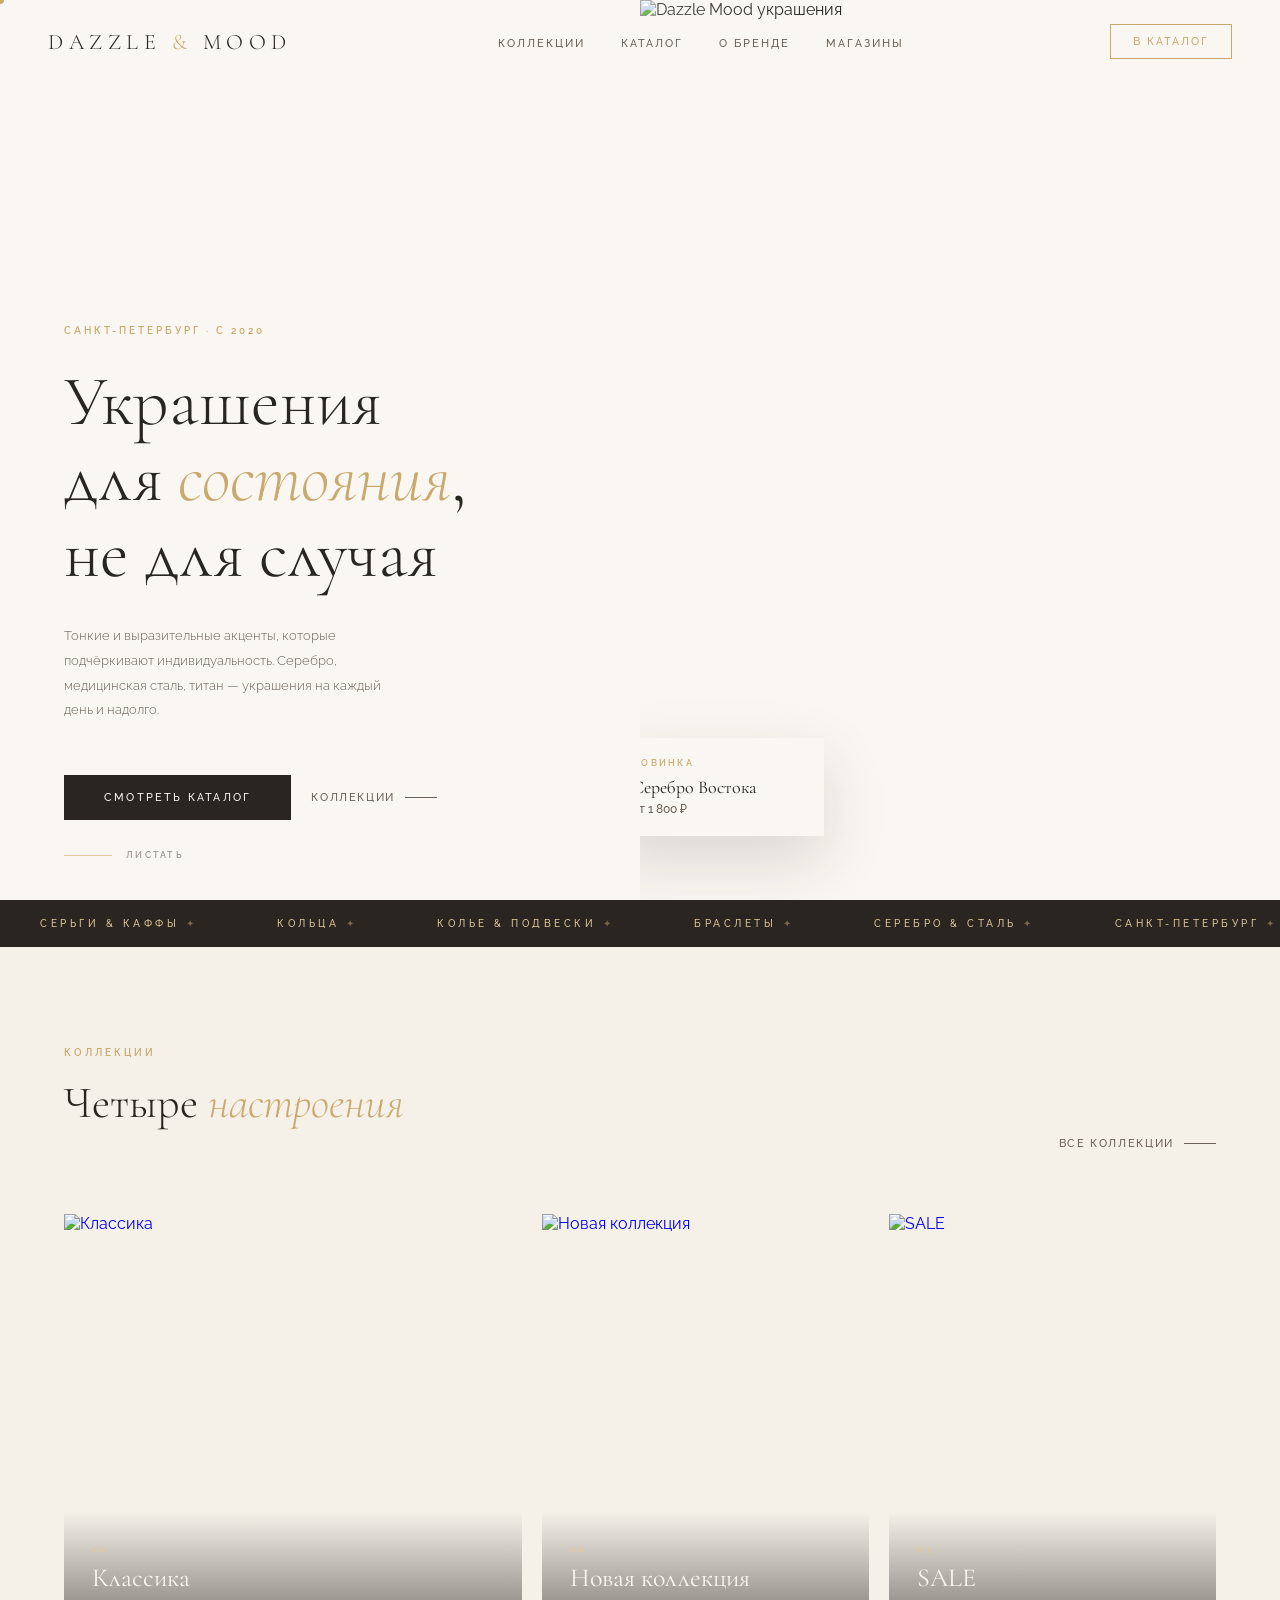
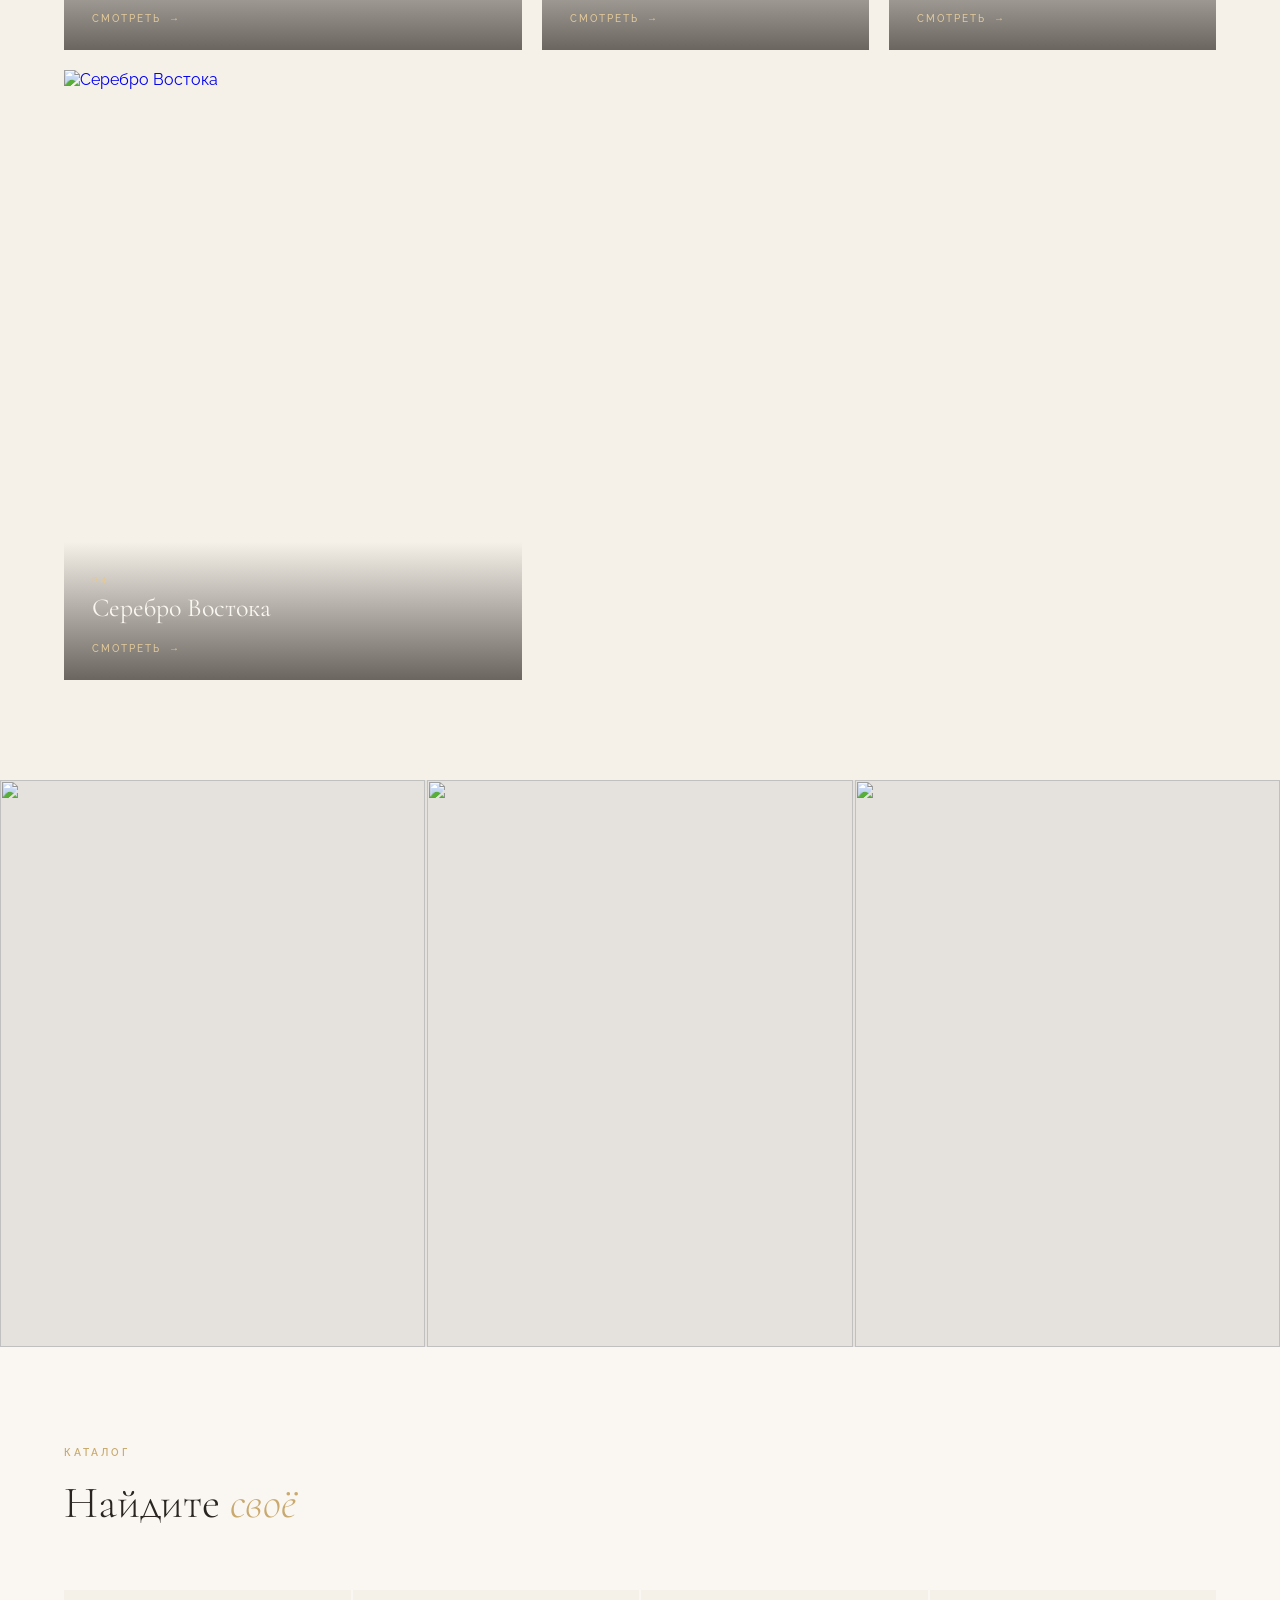
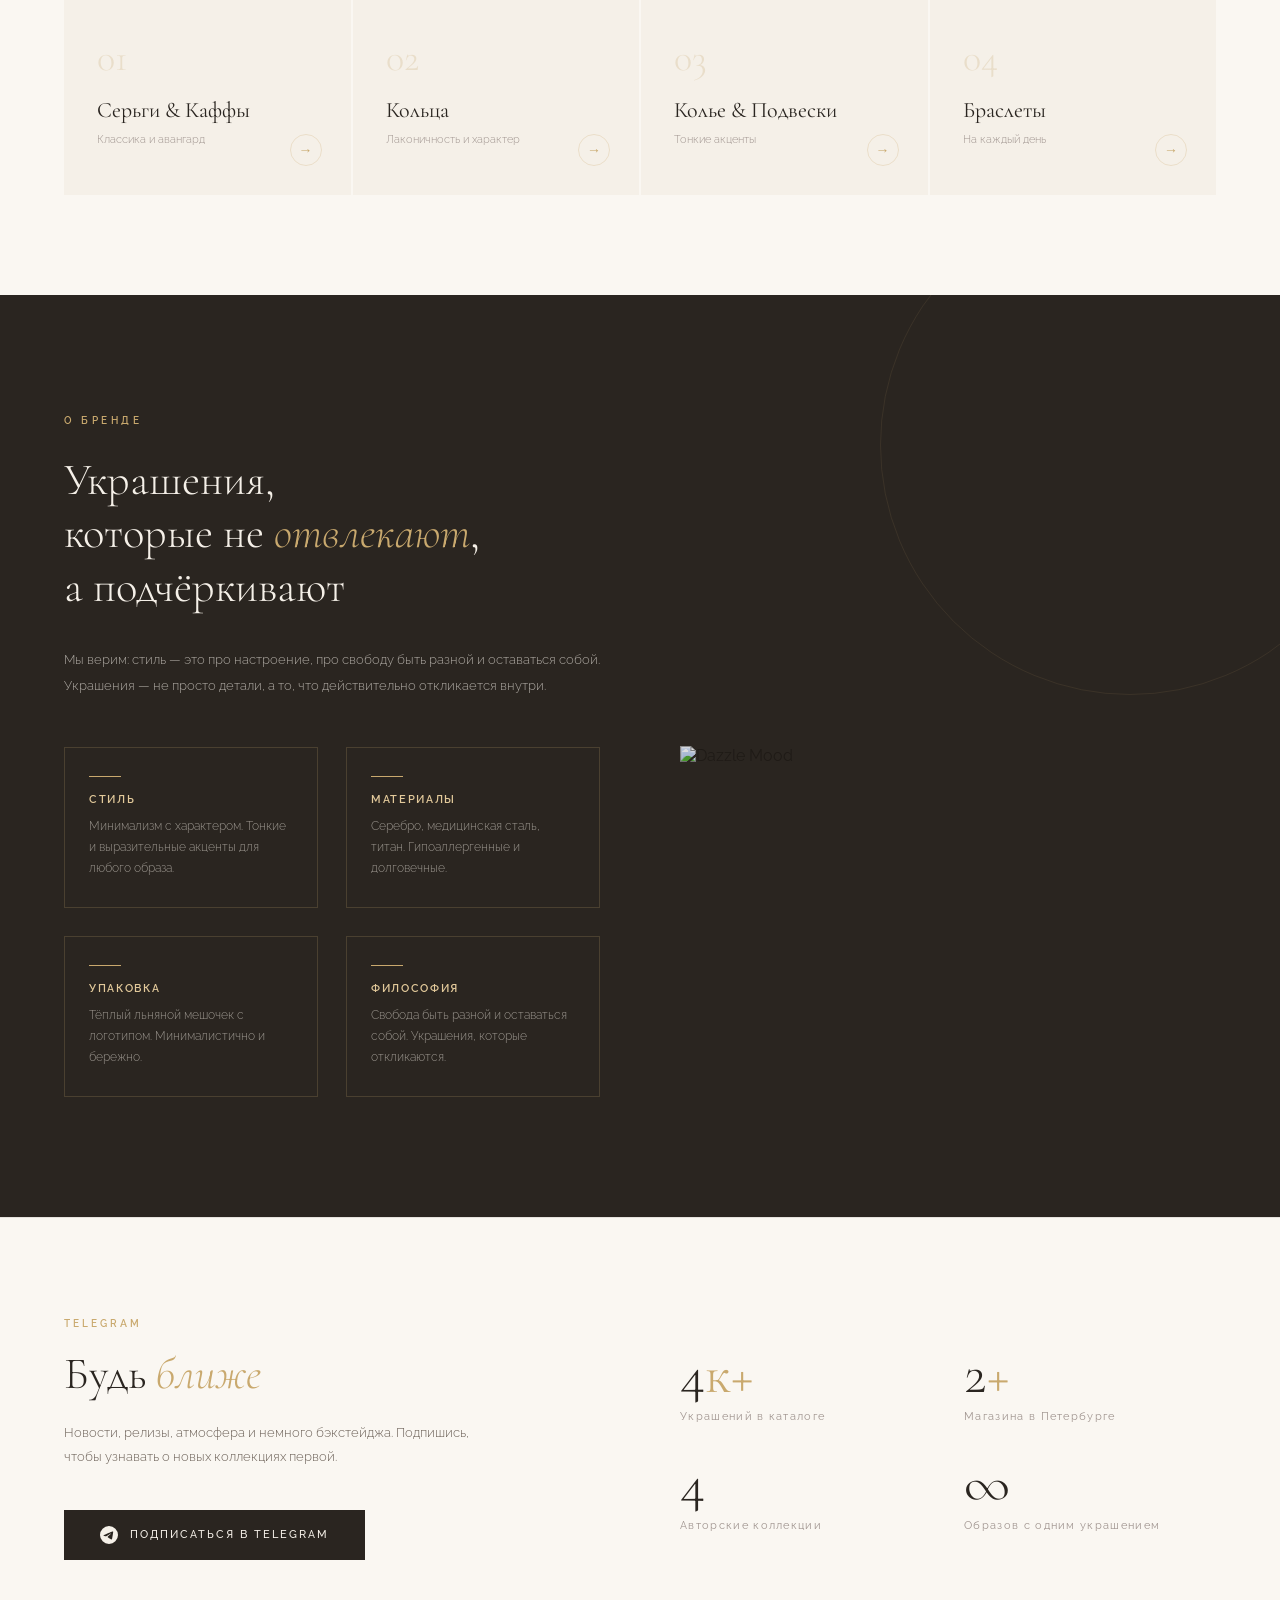
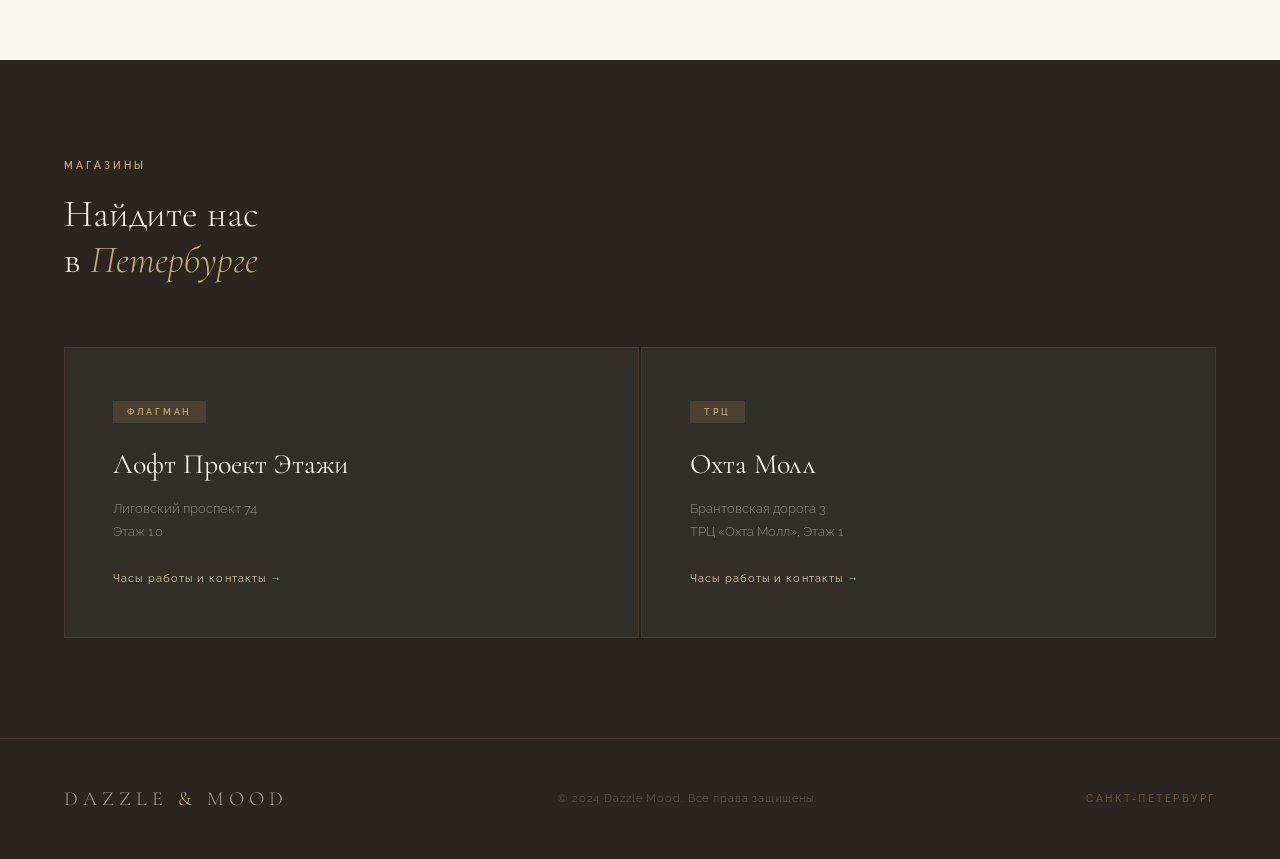
==== index.html @ 0f0d9563 "Dazzle Mood redesign preview" ====
<!DOCTYPE html>
<html lang="ru">
<head>
  <meta charset="UTF-8">
  <meta name="viewport" content="width=device-width, initial-scale=1.0">
  <title>Dazzle Mood — Украшения из сердца Петербурга</title>
  <link rel="preconnect" href="https://fonts.googleapis.com">
  <link rel="preconnect" href="https://fonts.gstatic.com" crossorigin>
  <link href="https://fonts.googleapis.com/css2?family=Cormorant+Garamond:ital,wght@0,300;0,400;0,500;1,300;1,400&family=Raleway:wght@300;400;500;600&display=swap" rel="stylesheet">
  <link rel="stylesheet" href="shared.css">
  <style>
    /* ---- HERO ---- */
    .hero {
      min-height: 100vh;
      display: grid;
      grid-template-columns: 1fr 1fr;
      position: relative;
      overflow: hidden;
    }
    .hero-left {
      display: flex; flex-direction: column;
      justify-content: flex-end;
      padding: 140px 64px 80px;
      position: relative; z-index: 2;
    }
    .hero-eyebrow { font-size: 10px; font-weight: 600; letter-spacing: 0.3em; text-transform: uppercase; color: var(--gold); margin-bottom: 28px; }
    .hero-title { font-family: 'Cormorant Garamond', serif; font-size: clamp(52px, 5.5vw, 86px); font-weight: 300; line-height: 1.08; color: var(--charcoal); margin-bottom: 32px; }
    .hero-title em { font-style: italic; color: var(--gold); }
    .hero-subtitle { font-size: 13px; font-weight: 300; color: var(--mid); line-height: 1.9; max-width: 340px; margin-bottom: 52px; }
    .hero-actions { display: flex; gap: 20px; align-items: center; }
    .hero-scroll-hint { position: absolute; bottom: 40px; left: 64px; display: flex; align-items: center; gap: 14px; font-size: 9px; font-weight: 600; letter-spacing: 0.25em; text-transform: uppercase; color: var(--light-mid); }
    .scroll-line { width: 48px; height: 1px; background: var(--gold-light); position: relative; overflow: hidden; }
    .scroll-line::after { content: ''; position: absolute; top: 0; left: -100%; width: 100%; height: 100%; background: var(--gold); animation: scanline 2s ease-in-out infinite; }
    @keyframes scanline { 0% { left: -100%; } 100% { left: 100%; } }

    .hero-right { position: relative; overflow: hidden; }
    .hero-photo {
      width: 100%; height: 100%;
      object-fit: cover;
      object-position: top center;
      display: block;
    }
    .hero-photo-overlay {
      position: absolute; inset: 0;
      background: linear-gradient(to right, rgba(250,247,242,0.15) 0%, transparent 30%);
      pointer-events: none;
    }
    .hero-product-card {
      position: absolute; bottom: 64px; left: -36px;
      background: var(--warm-white);
      padding: 20px 28px; width: 220px;
      box-shadow: 0 24px 64px rgba(42,37,32,0.15);
      animation: float 4s ease-in-out infinite;
    }
    @keyframes float { 0%,100%{transform:translateY(0)} 50%{transform:translateY(-8px)} }
    .product-card-label { font-size: 9px; font-weight: 600; letter-spacing: 0.25em; text-transform: uppercase; color: var(--gold); margin-bottom: 8px; }
    .product-card-name { font-family: 'Cormorant Garamond', serif; font-size: 18px; font-weight: 400; color: var(--charcoal); margin-bottom: 4px; }
    .product-card-price { font-size: 12px; font-weight: 500; color: var(--mid); }

    /* ---- MARQUEE ---- */
    .marquee-wrap { background: var(--charcoal); padding: 18px 0; overflow: hidden; }
    .marquee-track { display: flex; animation: marquee 28s linear infinite; white-space: nowrap; width: max-content; }
    .marquee-item { font-size: 10px; font-weight: 500; letter-spacing: 0.35em; text-transform: uppercase; color: var(--gold-light); padding: 0 40px; }
    .marquee-sep { color: var(--gold); opacity: 0.5; }
    @keyframes marquee { 0%{transform:translateX(0)} 100%{transform:translateX(-50%)} }

    /* ---- COLLECTIONS ---- */
    .collections { background: var(--cream); padding: 100px 64px; }
    .collections-header { display: flex; justify-content: space-between; align-items: flex-end; margin-bottom: 64px; }
    .collections-grid { display: grid; grid-template-columns: 1.4fr 1fr 1fr; gap: 20px; }
    .collection-card { position: relative; overflow: hidden; aspect-ratio: 3/4; cursor: pointer; display: block; text-decoration: none; }
    .collection-card:first-child { aspect-ratio: auto; }
    .collection-card img { position: absolute; inset: 0; width: 100%; height: 100%; object-fit: cover; object-position: top; transition: transform 0.7s cubic-bezier(0.25, 0.46, 0.45, 0.94); }
    .collection-card:hover img { transform: scale(1.05); }
    .collection-card-info { position: absolute; bottom: 0; left: 0; right: 0; padding: 32px 28px; background: linear-gradient(0deg, rgba(42,37,32,0.72) 0%, transparent 100%); transform: translateY(8px); transition: transform 0.4s; }
    .collection-card:hover .collection-card-info { transform: translateY(0); }
    .collection-card-num { font-size: 9px; font-weight: 600; letter-spacing: 0.3em; color: var(--gold-light); margin-bottom: 8px; }
    .collection-card-title { font-family: 'Cormorant Garamond', serif; font-size: 26px; font-weight: 400; color: #FAF7F2; margin-bottom: 6px; }
    .collection-card-desc { font-size: 11px; font-weight: 300; color: rgba(250,247,242,0.75); line-height: 1.7; max-height: 0; overflow: hidden; transition: max-height 0.4s, opacity 0.4s; opacity: 0; }
    .collection-card:hover .collection-card-desc { max-height: 80px; opacity: 1; }
    .collection-card-link { display: inline-flex; align-items: center; gap: 8px; font-size: 10px; font-weight: 500; letter-spacing: 0.2em; text-transform: uppercase; color: var(--gold-light); margin-top: 14px; }
    .collection-card-link::after { content: '→'; transition: transform 0.3s; }
    .collection-card:hover .collection-card-link::after { transform: translateX(4px); }

    /* ---- EDITORIAL STRIP ---- */
    .editorial-strip {
      display: grid;
      grid-template-columns: 1fr 1fr 1fr;
      gap: 2px;
      background: var(--border-soft);
    }
    .editorial-item { position: relative; overflow: hidden; aspect-ratio: 3/4; }
    .editorial-item img { width: 100%; height: 100%; object-fit: cover; object-position: top; transition: transform 0.6s; }
    .editorial-item:hover img { transform: scale(1.04); }
    .editorial-item-overlay {
      position: absolute; inset: 0;
      background: linear-gradient(0deg, rgba(42,37,32,0.5) 0%, transparent 50%);
      opacity: 0;
      transition: opacity 0.4s;
      display: flex; align-items: flex-end;
      padding: 28px;
    }
    .editorial-item:hover .editorial-item-overlay { opacity: 1; }
    .editorial-item-label { font-family: 'Cormorant Garamond', serif; font-size: 22px; font-weight: 300; color: var(--warm-white); }

    /* ---- CATEGORIES ---- */
    .categories { padding: 100px 64px; background: var(--warm-white); }
    .categories-grid { display: grid; grid-template-columns: repeat(4, 1fr); gap: 2px; margin-top: 60px; }
    .cat-item { position: relative; padding: 48px 32px; background: var(--cream); border: 1px solid transparent; text-decoration: none; transition: background 0.35s, border-color 0.35s, transform 0.35s; overflow: hidden; display: block; }
    .cat-item::before { content: ''; position: absolute; top: 0; left: 0; width: 100%; height: 2px; background: var(--gold); transform: scaleX(0); transform-origin: left; transition: transform 0.35s; }
    .cat-item:hover::before { transform: scaleX(1); }
    .cat-item:hover { background: var(--warm-white); border-color: var(--border); transform: translateY(-4px); }
    .cat-num { font-size: 38px; font-family: 'Cormorant Garamond', serif; font-weight: 300; color: var(--border); line-height: 1; margin-bottom: 20px; }
    .cat-name { font-family: 'Cormorant Garamond', serif; font-size: 22px; font-weight: 400; color: var(--charcoal); margin-bottom: 10px; }
    .cat-sub { font-size: 11px; font-weight: 300; color: var(--light-mid); }
    .cat-arrow { position: absolute; bottom: 28px; right: 28px; width: 32px; height: 32px; border: 1px solid var(--border); border-radius: 50%; display: flex; align-items: center; justify-content: center; font-size: 14px; color: var(--gold); transition: background 0.3s, border-color 0.3s, transform 0.3s; }
    .cat-item:hover .cat-arrow { background: var(--gold); border-color: var(--gold); color: var(--warm-white); transform: rotate(45deg); }

    /* ---- BRAND STORY ---- */
    .brand-story { background: var(--charcoal); padding: 120px 64px; display: grid; grid-template-columns: 1fr 1fr; gap: 80px; align-items: center; position: relative; overflow: hidden; }
    .brand-story::before { content: ''; position: absolute; top: -100px; right: -100px; width: 500px; height: 500px; border: 1px solid rgba(201,169,110,0.1); border-radius: 50%; }
    .brand-story-eyebrow { font-size: 10px; font-weight: 600; letter-spacing: 0.35em; text-transform: uppercase; color: var(--gold); margin-bottom: 28px; }
    .brand-story-title { font-family: 'Cormorant Garamond', serif; font-size: clamp(36px, 3.5vw, 54px); font-weight: 300; color: var(--cream); line-height: 1.2; margin-bottom: 32px; }
    .brand-story-title em { font-style: italic; color: var(--gold); }
    .brand-story-text { font-size: 13px; font-weight: 300; color: rgba(245,240,232,0.65); line-height: 2; margin-bottom: 48px; }
    .brand-pillars { display: grid; grid-template-columns: 1fr 1fr; gap: 28px; }
    .pillar { padding: 28px 24px; border: 1px solid rgba(201,169,110,0.2); transition: border-color 0.3s, background 0.3s; }
    .pillar:hover { border-color: rgba(201,169,110,0.5); background: rgba(201,169,110,0.04); }
    .pillar-icon { width: 32px; height: 1px; background: var(--gold); margin-bottom: 16px; }
    .pillar-title { font-size: 11px; font-weight: 600; letter-spacing: 0.15em; text-transform: uppercase; color: var(--gold-light); margin-bottom: 10px; }
    .pillar-text { font-size: 12px; font-weight: 300; color: rgba(245,240,232,0.55); line-height: 1.75; }
    .brand-story-photo { width: 100%; aspect-ratio: 4/5; object-fit: cover; object-position: top; filter: brightness(0.85) contrast(1.05); }

    /* ---- CTA TELEGRAM ---- */
    .cta-telegram { background: var(--warm-white); padding: 100px 64px; display: grid; grid-template-columns: 1fr 1fr; gap: 80px; align-items: center; border-top: 1px solid var(--border-soft); }
    .cta-desc { font-size: 13px; font-weight: 300; color: var(--mid); line-height: 1.9; max-width: 420px; margin-bottom: 40px; }
    .cta-stats { display: grid; grid-template-columns: 1fr 1fr; gap: 32px; }
    .stat-item {}
    .stat-number { font-family: 'Cormorant Garamond', serif; font-size: 56px; font-weight: 300; color: var(--charcoal); line-height: 1; margin-bottom: 8px; }
    .stat-number span { color: var(--gold); }
    .stat-label { font-size: 11px; font-weight: 400; letter-spacing: 0.12em; color: var(--light-mid); }

    /* ---- LOCATIONS ---- */
    .locations { background: var(--charcoal); padding: 100px 64px; }
    .locations-title { font-family: 'Cormorant Garamond', serif; font-size: clamp(32px, 3vw, 50px); font-weight: 300; color: var(--cream); margin-bottom: 64px; line-height: 1.2; }
    .locations-grid { display: grid; grid-template-columns: 1fr 1fr; gap: 2px; }
    .location-item { background: rgba(245,240,232,0.04); border: 1px solid rgba(201,169,110,0.1); padding: 52px 48px; transition: background 0.3s, border-color 0.3s; }
    .location-item:hover { background: rgba(245,240,232,0.07); border-color: rgba(201,169,110,0.3); }
    .location-tag { display: inline-block; font-size: 9px; font-weight: 600; letter-spacing: 0.3em; text-transform: uppercase; background: rgba(201,169,110,0.15); color: var(--gold); padding: 6px 14px; margin-bottom: 24px; }
    .location-name { font-family: 'Cormorant Garamond', serif; font-size: 28px; font-weight: 400; color: var(--cream); margin-bottom: 16px; }
    .location-addr { font-size: 13px; font-weight: 300; color: rgba(245,240,232,0.5); line-height: 1.8; margin-bottom: 28px; }
    .location-hours { font-size: 11px; font-weight: 400; letter-spacing: 0.1em; color: var(--gold-light); }

    @media (max-width: 1024px) {
      .hero { grid-template-columns: 1fr; }
      .hero-left { padding: 120px 32px 64px; min-height: 70vh; justify-content: flex-end; }
      .hero-right { min-height: 60vw; }
      .hero-product-card { left: 16px; }
      .hero-scroll-hint { left: 32px; }
      .collections, .categories, .brand-story, .cta-telegram, .locations { padding: 72px 32px; }
      .collections-grid { grid-template-columns: 1fr 1fr; }
      .collections-grid .collection-card:first-child { grid-column: span 2; aspect-ratio: 16/7; }
      .brand-story { grid-template-columns: 1fr; }
      .brand-story-photo { display: none; }
      .cta-telegram { grid-template-columns: 1fr; gap: 48px; }
      .categories-grid { grid-template-columns: 1fr 1fr; }
      .locations-grid { grid-template-columns: 1fr; }
      .editorial-strip { grid-template-columns: 1fr; }
      .editorial-item { aspect-ratio: 16/9; }
    }
  </style>
</head>
<body>
  <div class="cursor" id="cursor"></div>
  <div class="cursor-ring" id="cursorRing"></div>

  <nav id="navbar">
    <a href="index.html" class="nav-logo">Dazzle <span>&</span> Mood</a>
    <ul class="nav-links">
      <li><a href="#collections">Коллекции</a></li>
      <li><a href="catalog.html">Каталог</a></li>
      <li><a href="#about">О бренде</a></li>
      <li><a href="#locations">Магазины</a></li>
    </ul>
    <a href="catalog.html" class="nav-cta">В каталог</a>
  </nav>

  <!-- HERO -->
  <section class="hero">
    <div class="hero-left">
      <p class="hero-eyebrow">Санкт-Петербург · С 2020</p>
      <h1 class="hero-title">Украшения<br>для <em>состояния</em>,<br>не для случая</h1>
      <p class="hero-subtitle">Тонкие и выразительные акценты, которые подчёркивают индивидуальность. Серебро, медицинская сталь, титан — украшения на каждый день и надолго.</p>
      <div class="hero-actions">
        <a href="catalog.html" class="btn-primary">Смотреть каталог</a>
        <a href="#collections" class="btn-ghost">Коллекции</a>
      </div>
      <div class="hero-scroll-hint"><div class="scroll-line"></div>Листать</div>
    </div>
    <div class="hero-right">
      <img class="hero-photo" src="https://static.tildacdn.com/tild6631-6538-4366-a366-336336363331/D0FC4E85-FCA2-45BE-8.JPEG" alt="Dazzle Mood украшения">
      <div class="hero-photo-overlay"></div>
      <div class="hero-product-card">
        <p class="product-card-label">Новинка</p>
        <p class="product-card-name">Серебро Востока</p>
        <p class="product-card-price">от 1 800 ₽</p>
      </div>
    </div>
  </section>

  <!-- MARQUEE -->
  <div class="marquee-wrap">
    <div class="marquee-track">
      <span class="marquee-item">Серьги &amp; Каффы <span class="marquee-sep">✦</span></span>
      <span class="marquee-item">Кольца <span class="marquee-sep">✦</span></span>
      <span class="marquee-item">Колье &amp; Подвески <span class="marquee-sep">✦</span></span>
      <span class="marquee-item">Браслеты <span class="marquee-sep">✦</span></span>
      <span class="marquee-item">Серебро &amp; Сталь <span class="marquee-sep">✦</span></span>
      <span class="marquee-item">Санкт-Петербург <span class="marquee-sep">✦</span></span>
      <span class="marquee-item">Минимализм с характером <span class="marquee-sep">✦</span></span>
      <span class="marquee-item">Серьги &amp; Каффы <span class="marquee-sep">✦</span></span>
      <span class="marquee-item">Кольца <span class="marquee-sep">✦</span></span>
      <span class="marquee-item">Колье &amp; Подвески <span class="marquee-sep">✦</span></span>
      <span class="marquee-item">Браслеты <span class="marquee-sep">✦</span></span>
      <span class="marquee-item">Серебро &amp; Сталь <span class="marquee-sep">✦</span></span>
      <span class="marquee-item">Санкт-Петербург <span class="marquee-sep">✦</span></span>
      <span class="marquee-item">Минимализм с характером <span class="marquee-sep">✦</span></span>
    </div>
  </div>

  <!-- COLLECTIONS -->
  <section class="collections" id="collections">
    <div class="collections-header">
      <div>
        <p class="section-eyebrow">Коллекции</p>
        <h2 class="section-title">Четыре <em>настроения</em></h2>
      </div>
      <a href="catalog.html" class="btn-ghost">Все коллекции</a>
    </div>
    <div class="collections-grid reveal">
      <a href="catalog.html" class="collection-card">
        <img src="https://static.tildacdn.com/tild6631-6538-4366-a366-336336363331/D0FC4E85-FCA2-45BE-8.JPEG" alt="Классика">
        <div class="collection-card-info">
          <p class="collection-card-num">01</p>
          <h3 class="collection-card-title">Классика</h3>
          <p class="collection-card-desc">Внутренний якорь. Устойчивость, простота и доверие к себе.</p>
          <span class="collection-card-link">Смотреть</span>
        </div>
      </a>
      <a href="catalog.html" class="collection-card">
        <img src="https://static.tildacdn.com/tild6631-3665-4335-a532-323530663333/RNI-Films-IMG-4D2F42.jpg" alt="Новая коллекция">
        <div class="collection-card-info">
          <p class="collection-card-num">02</p>
          <h3 class="collection-card-title">Новая коллекция</h3>
          <p class="collection-card-desc">Игра геометрии: чёткие грани, мягкие изгибы.</p>
          <span class="collection-card-link">Смотреть</span>
        </div>
      </a>
      <a href="catalog.html" class="collection-card">
        <img src="https://static.tildacdn.com/tild6465-3134-4634-b832-623731336338/RNI-Films-IMG-17F36D.jpeg" alt="SALE">
        <div class="collection-card-info">
          <p class="collection-card-num">03</p>
          <h3 class="collection-card-title">SALE</h3>
          <p class="collection-card-desc">Украшения из прошлых коллекций — теперь по особой цене.</p>
          <span class="collection-card-link">Смотреть</span>
        </div>
      </a>
      <a href="catalog.html" class="collection-card">
        <img src="https://static.tildacdn.com/tild3236-6536-4832-b266-353634313239/RNI-Films-IMG-BC1684.JPG" alt="Серебро Востока">
        <div class="collection-card-info">
          <p class="collection-card-num">04</p>
          <h3 class="collection-card-title">Серебро Востока</h3>
          <p class="collection-card-desc">Симметрия, ритуалы, тени и дыхание.</p>
          <span class="collection-card-link">Смотреть</span>
        </div>
      </a>
    </div>
  </section>

  <!-- EDITORIAL STRIP -->
  <div class="editorial-strip reveal">
    <div class="editorial-item">
      <img src="https://static.tildacdn.com/tild6661-6132-4635-a337-643233373735/RNI-Films-IMG-E93FAB.jpg" alt="">
      <div class="editorial-item-overlay"><span class="editorial-item-label">Жемчуг &amp; Бант</span></div>
    </div>
    <div class="editorial-item">
      <img src="https://static.tildacdn.com/tild3038-3035-4364-a137-396338656431/IMG_6613_11zon.jpg" alt="">
      <div class="editorial-item-overlay"><span class="editorial-item-label">Золотые нити</span></div>
    </div>
    <div class="editorial-item">
      <img src="https://static.tildacdn.com/tild3862-6663-4934-b965-306434643835/IMG_6615_11zon.jpg" alt="">
      <div class="editorial-item-overlay"><span class="editorial-item-label">Сердечки</span></div>
    </div>
  </div>

  <!-- CATEGORIES -->
  <section class="categories" id="catalog">
    <p class="section-eyebrow">Каталог</p>
    <h2 class="section-title">Найдите <em>своё</em></h2>
    <div class="categories-grid reveal">
      <a href="catalog.html" class="cat-item">
        <div class="cat-num">01</div>
        <div class="cat-name">Серьги &amp; Каффы</div>
        <div class="cat-sub">Классика и авангард</div>
        <div class="cat-arrow">→</div>
      </a>
      <a href="catalog.html" class="cat-item">
        <div class="cat-num">02</div>
        <div class="cat-name">Кольца</div>
        <div class="cat-sub">Лаконичность и характер</div>
        <div class="cat-arrow">→</div>
      </a>
      <a href="catalog.html" class="cat-item">
        <div class="cat-num">03</div>
        <div class="cat-name">Колье &amp; Подвески</div>
        <div class="cat-sub">Тонкие акценты</div>
        <div class="cat-arrow">→</div>
      </a>
      <a href="catalog.html" class="cat-item">
        <div class="cat-num">04</div>
        <div class="cat-name">Браслеты</div>
        <div class="cat-sub">На каждый день</div>
        <div class="cat-arrow">→</div>
      </a>
    </div>
  </section>

  <!-- BRAND STORY -->
  <section class="brand-story" id="about">
    <div class="reveal">
      <p class="brand-story-eyebrow">О бренде</p>
      <h2 class="brand-story-title">Украшения,<br>которые не <em>отвлекают</em>,<br>а подчёркивают</h2>
      <p class="brand-story-text">Мы верим: стиль — это про настроение, про свободу быть разной и оставаться собой. Украшения — не просто детали, а то, что действительно откликается внутри.</p>
      <div class="brand-pillars">
        <div class="pillar"><div class="pillar-icon"></div><p class="pillar-title">Стиль</p><p class="pillar-text">Минимализм с характером. Тонкие и выразительные акценты для любого образа.</p></div>
        <div class="pillar"><div class="pillar-icon"></div><p class="pillar-title">Материалы</p><p class="pillar-text">Серебро, медицинская сталь, титан. Гипоаллергенные и долговечные.</p></div>
        <div class="pillar"><div class="pillar-icon"></div><p class="pillar-title">Упаковка</p><p class="pillar-text">Тёплый льняной мешочек с логотипом. Минималистично и бережно.</p></div>
        <div class="pillar"><div class="pillar-icon"></div><p class="pillar-title">Философия</p><p class="pillar-text">Свобода быть разной и оставаться собой. Украшения, которые откликаются.</p></div>
      </div>
    </div>
    <div class="reveal">
      <img class="brand-story-photo" src="https://static.tildacdn.com/tild3662-3232-4333-a665-303735663537/B6FBC4F6-7745-4E30-8.jpeg" alt="Dazzle Mood">
    </div>
  </section>

  <!-- CTA TELEGRAM -->
  <section class="cta-telegram">
    <div class="reveal">
      <p class="section-eyebrow">Telegram</p>
      <h2 class="section-title" style="margin-bottom:20px">Будь <em>ближе</em></h2>
      <p class="cta-desc">Новости, релизы, атмосфера и немного бэкстейджа. Подпишись, чтобы узнавать о новых коллекциях первой.</p>
      <a href="https://t.me/dazzlemood" class="btn-telegram">
        <svg width="18" height="18" viewBox="0 0 24 24" fill="currentColor"><path d="M11.944 0A12 12 0 0 0 0 12a12 12 0 0 0 12 12 12 12 0 0 0 12-12A12 12 0 0 0 12 0a12 12 0 0 0-.056 0zm4.962 7.224c.1-.002.321.023.465.14a.506.506 0 0 1 .171.325c.016.093.036.306.02.472-.18 1.898-.962 6.502-1.36 8.627-.168.9-.499 1.201-.82 1.23-.696.065-1.225-.46-1.9-.902-1.056-.693-1.653-1.124-2.678-1.8-1.185-.78-.417-1.21.258-1.91.177-.184 3.247-2.977 3.307-3.23.007-.032.014-.15-.056-.212s-.174-.041-.249-.024c-.106.024-1.793 1.14-5.061 3.345-.48.33-.913.49-1.302.48-.428-.008-1.252-.241-1.865-.44-.752-.245-1.349-.374-1.297-.789.027-.216.325-.437.893-.663 3.498-1.524 5.83-2.529 6.998-3.014 3.332-1.386 4.025-1.627 4.476-1.635z"/></svg>
        Подписаться в Telegram
      </a>
    </div>
    <div class="cta-stats reveal">
      <div class="stat-item"><div class="stat-number">4<span>к+</span></div><div class="stat-label">Украшений в каталоге</div></div>
      <div class="stat-item"><div class="stat-number">2<span>+</span></div><div class="stat-label">Магазина в Петербурге</div></div>
      <div class="stat-item"><div class="stat-number">4</div><div class="stat-label">Авторские коллекции</div></div>
      <div class="stat-item"><div class="stat-number">∞</div><div class="stat-label">Образов с одним украшением</div></div>
    </div>
  </section>

  <!-- LOCATIONS -->
  <section class="locations" id="locations">
    <p class="section-eyebrow" style="color:var(--gold)">Магазины</p>
    <h2 class="locations-title">Найдите нас<br>в <em style="font-style:italic;color:var(--gold)">Петербурге</em></h2>
    <div class="locations-grid reveal">
      <div class="location-item">
        <span class="location-tag">Флагман</span>
        <h3 class="location-name">Лофт Проект Этажи</h3>
        <p class="location-addr">Лиговский проспект 74<br>Этаж 1.0</p>
        <p class="location-hours">Часы работы и контакты →</p>
      </div>
      <div class="location-item">
        <span class="location-tag">ТРЦ</span>
        <h3 class="location-name">Охта Молл</h3>
        <p class="location-addr">Брантовская дорога 3<br>ТРЦ «Охта Молл», Этаж 1</p>
        <p class="location-hours">Часы работы и контакты →</p>
      </div>
    </div>
  </section>

  <footer>
    <div class="footer-logo">Dazzle <span>&</span> Mood</div>
    <p class="footer-copy">© 2024 Dazzle Mood. Все права защищены.</p>
    <p class="footer-spb">Санкт-Петербург</p>
  </footer>

  <script src="shared.js"></script>
</body>
</html>
---- shared.css ----
*, *::before, *::after { box-sizing: border-box; margin: 0; padding: 0; }

:root {
  --cream: #F5F0E8;
  --warm-white: #FAF7F2;
  --gold: #C9A96E;
  --gold-light: #E2C99A;
  --charcoal: #2A2520;
  --mid: #6B6057;
  --light-mid: #A09590;
  --border: rgba(201,169,110,0.25);
  --border-soft: rgba(42,37,32,0.1);
}

html { scroll-behavior: smooth; }

body {
  font-family: 'Raleway', sans-serif;
  background: var(--warm-white);
  color: var(--charcoal);
  overflow-x: hidden;
  cursor: none;
}

/* ---- CURSOR ---- */
.cursor {
  position: fixed; width: 8px; height: 8px;
  background: var(--gold); border-radius: 50%;
  pointer-events: none; z-index: 9999;
  transform: translate(-50%, -50%);
  transition: transform 0.1s, width 0.3s, height 0.3s;
}
.cursor-ring {
  position: fixed; width: 32px; height: 32px;
  border: 1px solid var(--gold); border-radius: 50%;
  pointer-events: none; z-index: 9998;
  transform: translate(-50%, -50%);
  opacity: 0.6;
}

/* ---- NAV ---- */
nav {
  position: fixed; top: 0; left: 0; right: 0; z-index: 100;
  padding: 24px 48px;
  display: flex; align-items: center; justify-content: space-between;
  transition: background 0.4s, padding 0.4s, box-shadow 0.4s;
}
nav.scrolled {
  background: rgba(250,247,242,0.95);
  backdrop-filter: blur(12px);
  padding: 16px 48px;
  box-shadow: 0 1px 0 var(--border-soft);
}
.nav-logo { font-family: 'Cormorant Garamond', serif; font-size: 22px; font-weight: 300; letter-spacing: 0.25em; text-transform: uppercase; color: var(--charcoal); text-decoration: none; }
.nav-logo span { color: var(--gold); }
.nav-links { display: flex; gap: 36px; list-style: none; }
.nav-links a { font-size: 11px; font-weight: 500; letter-spacing: 0.18em; text-transform: uppercase; color: var(--mid); text-decoration: none; position: relative; padding-bottom: 2px; }
.nav-links a::after { content: ''; position: absolute; bottom: 0; left: 0; width: 0; height: 1px; background: var(--gold); transition: width 0.3s; }
.nav-links a:hover::after { width: 100%; }
.nav-links a:hover { color: var(--charcoal); }
.nav-cta { font-size: 11px; font-weight: 500; letter-spacing: 0.18em; text-transform: uppercase; color: var(--gold); text-decoration: none; border: 1px solid var(--gold); padding: 10px 22px; transition: background 0.3s, color 0.3s; }
.nav-cta:hover { background: var(--gold); color: var(--warm-white); }

/* ---- BUTTONS ---- */
.btn-primary { background: var(--charcoal); color: var(--warm-white); text-decoration: none; font-size: 11px; font-weight: 500; letter-spacing: 0.2em; text-transform: uppercase; padding: 16px 40px; transition: background 0.3s, transform 0.3s; display: inline-block; }
.btn-primary:hover { background: var(--gold); transform: translateY(-1px); }
.btn-ghost { text-decoration: none; font-size: 11px; font-weight: 500; letter-spacing: 0.15em; text-transform: uppercase; color: var(--mid); display: inline-flex; align-items: center; gap: 10px; transition: color 0.3s; }
.btn-ghost::after { content: ''; display: block; width: 32px; height: 1px; background: currentColor; transition: width 0.3s; }
.btn-ghost:hover { color: var(--gold); }
.btn-ghost:hover::after { width: 48px; }
.btn-telegram { display: inline-flex; align-items: center; gap: 12px; background: var(--charcoal); color: var(--cream); text-decoration: none; padding: 16px 36px; font-size: 11px; font-weight: 500; letter-spacing: 0.18em; text-transform: uppercase; transition: background 0.3s, transform 0.3s; }
.btn-telegram:hover { background: var(--gold); transform: translateY(-2px); }

/* ---- SECTION ---- */
.section-eyebrow { font-size: 10px; font-weight: 600; letter-spacing: 0.3em; text-transform: uppercase; color: var(--gold); margin-bottom: 20px; }
.section-title { font-family: 'Cormorant Garamond', serif; font-size: clamp(36px, 3.5vw, 58px); font-weight: 300; line-height: 1.15; color: var(--charcoal); margin-bottom: 20px; }
.section-title em { font-style: italic; color: var(--gold); }
.section-desc { font-size: 13px; font-weight: 300; color: var(--mid); line-height: 1.9; max-width: 500px; }

/* ---- FOOTER ---- */
footer { background: var(--charcoal); border-top: 1px solid rgba(201,169,110,0.15); padding: 48px 64px; display: flex; justify-content: space-between; align-items: center; }
.footer-logo { font-family: 'Cormorant Garamond', serif; font-size: 20px; font-weight: 300; letter-spacing: 0.25em; text-transform: uppercase; color: rgba(245,240,232,0.6); }
.footer-logo span { color: var(--gold); }
.footer-copy { font-size: 11px; font-weight: 300; letter-spacing: 0.08em; color: rgba(245,240,232,0.3); }
.footer-spb { font-size: 10px; font-weight: 500; letter-spacing: 0.25em; text-transform: uppercase; color: rgba(201,169,110,0.4); }

/* ---- REVEAL ---- */
.reveal { opacity: 0; transform: translateY(28px); transition: opacity 0.7s ease, transform 0.7s ease; }
.reveal.visible { opacity: 1; transform: translateY(0); }

@media (max-width: 768px) {
  nav { padding: 16px 20px; }
  nav.scrolled { padding: 12px 20px; }
  .nav-links { display: none; }
  footer { flex-direction: column; gap: 16px; text-align: center; padding: 32px 20px; }
}
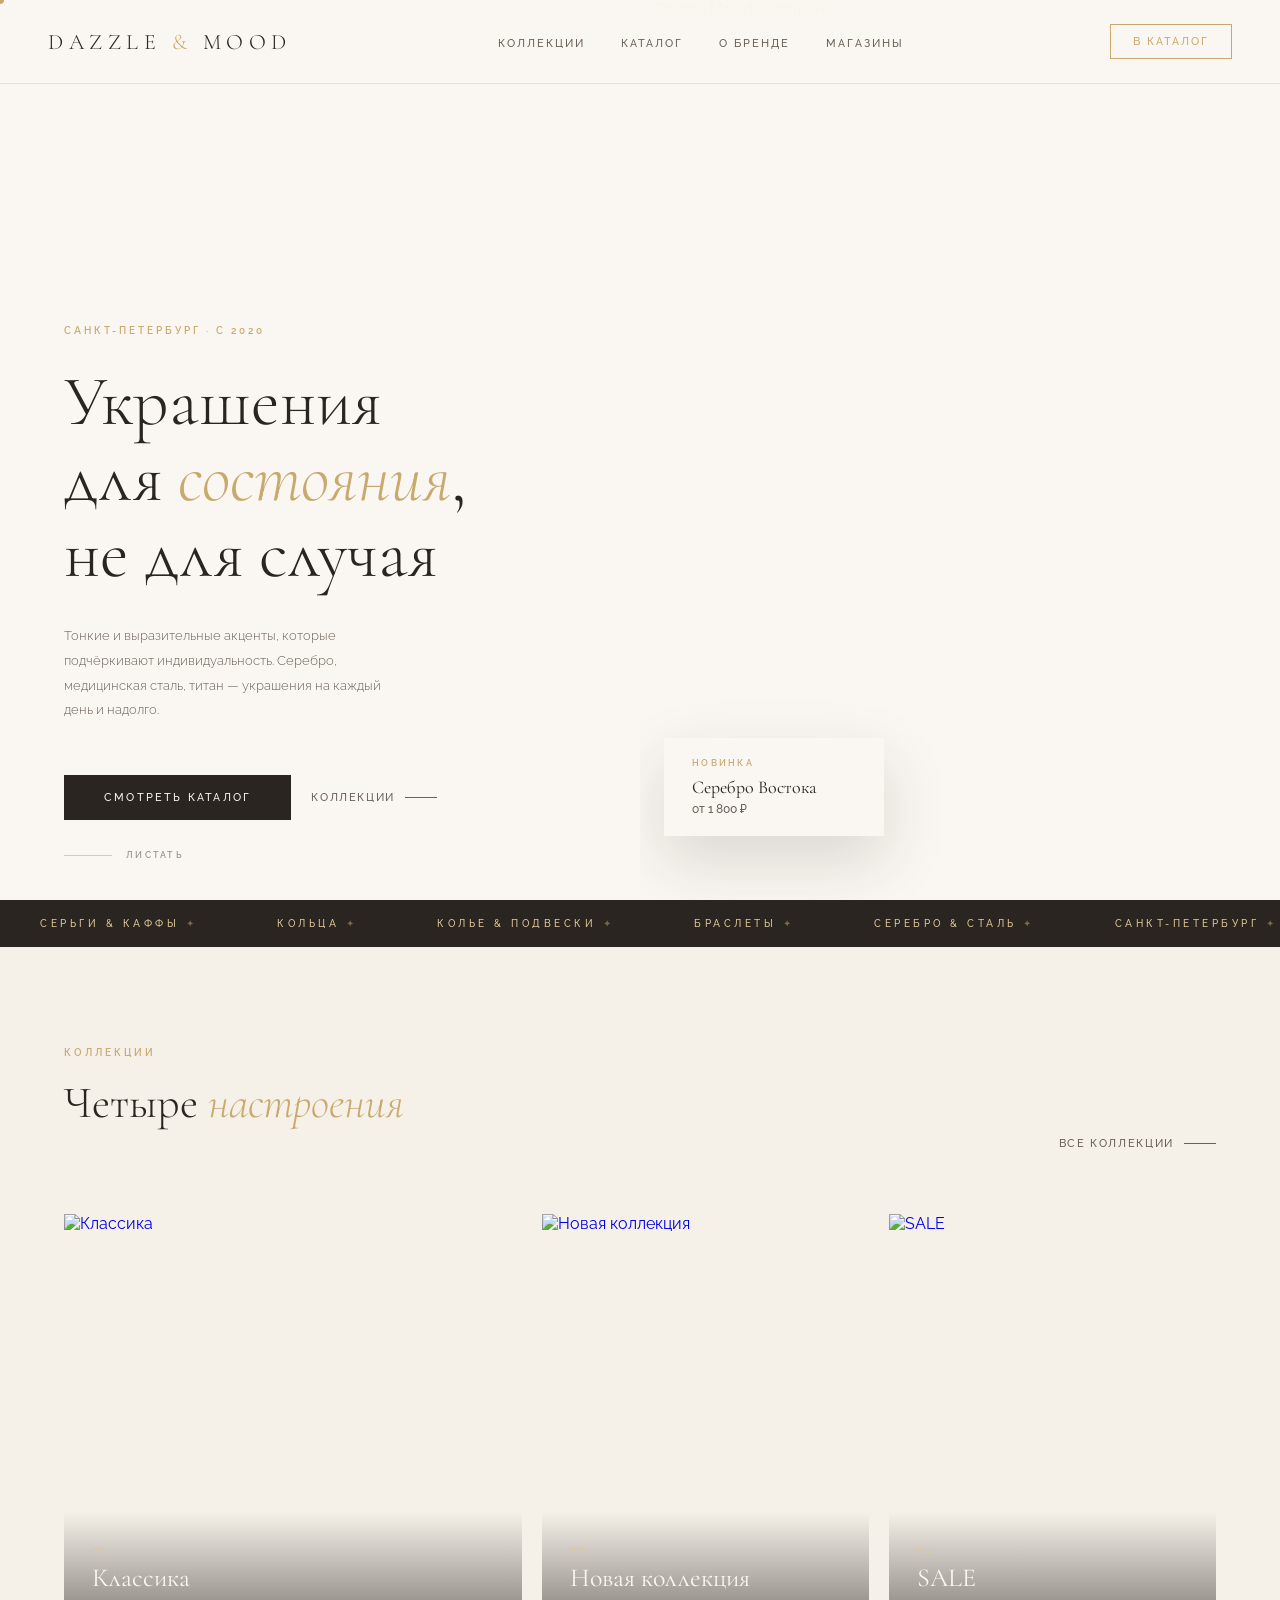
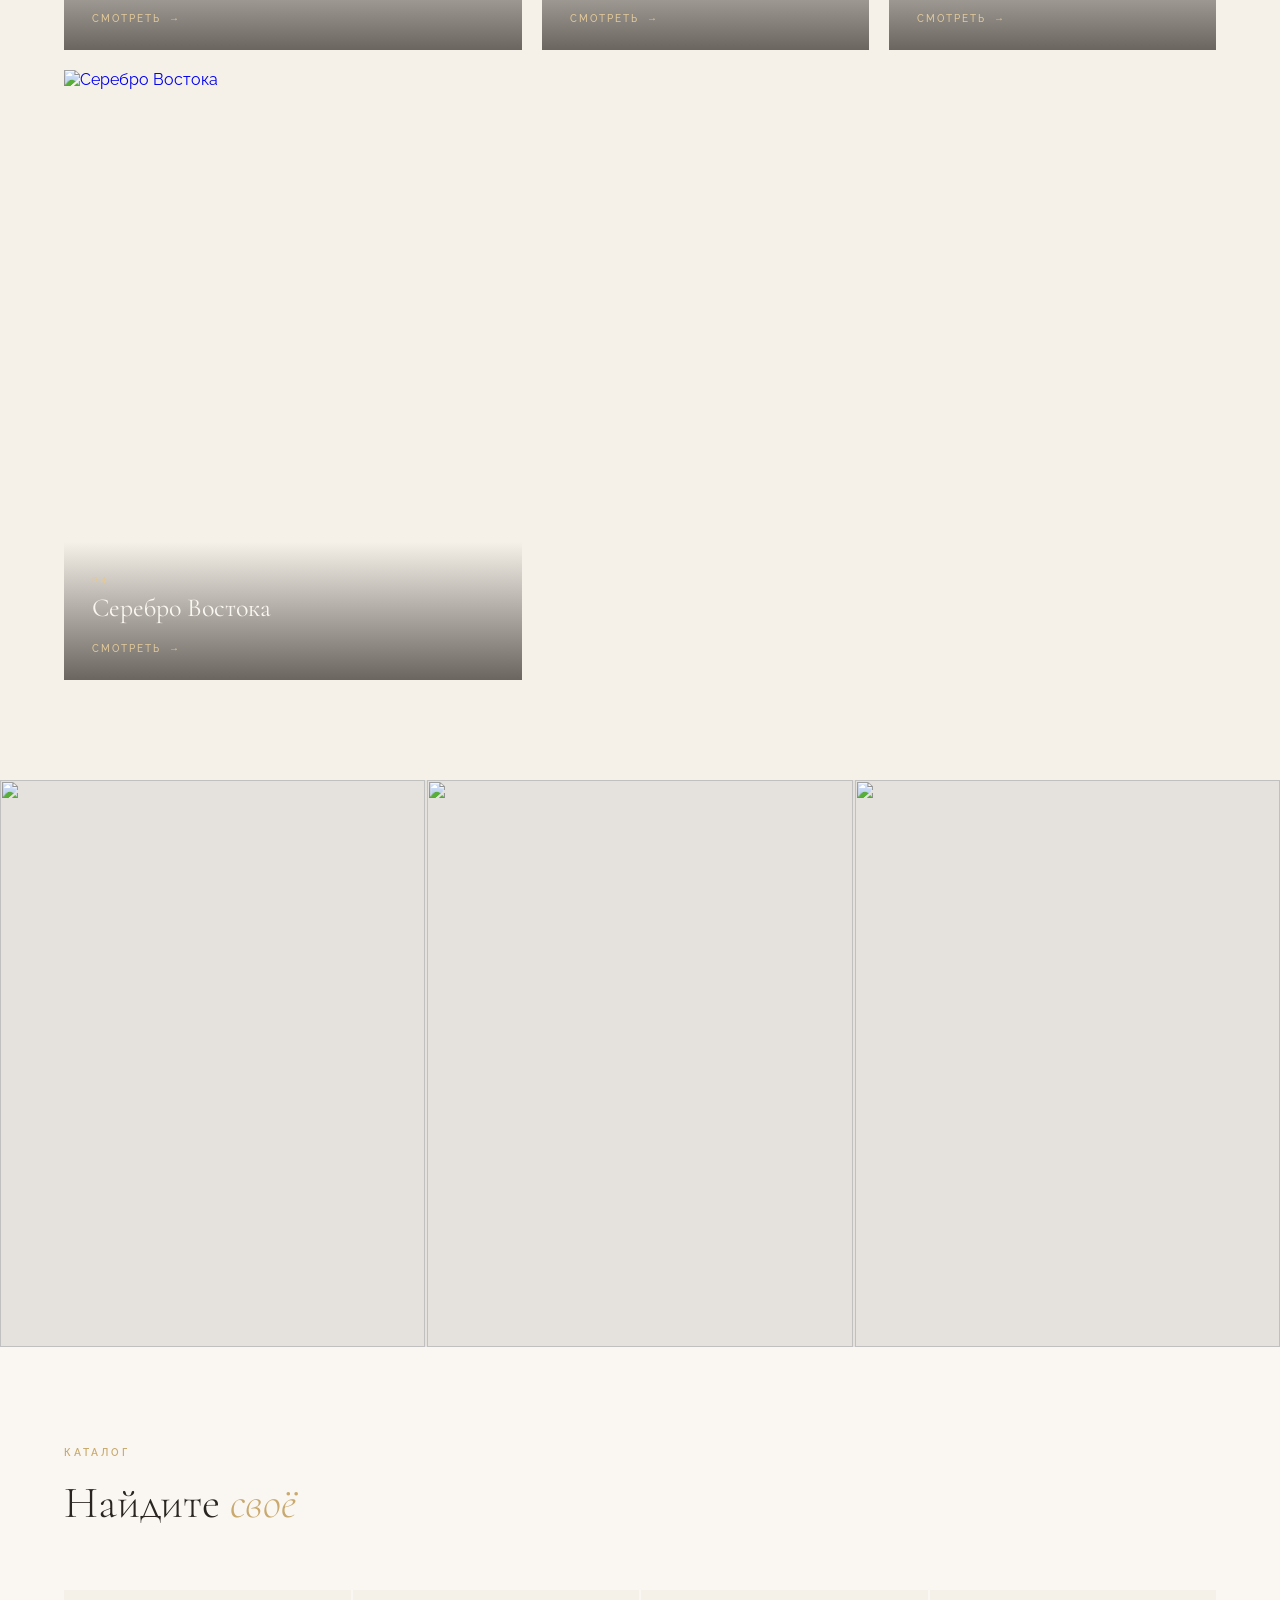
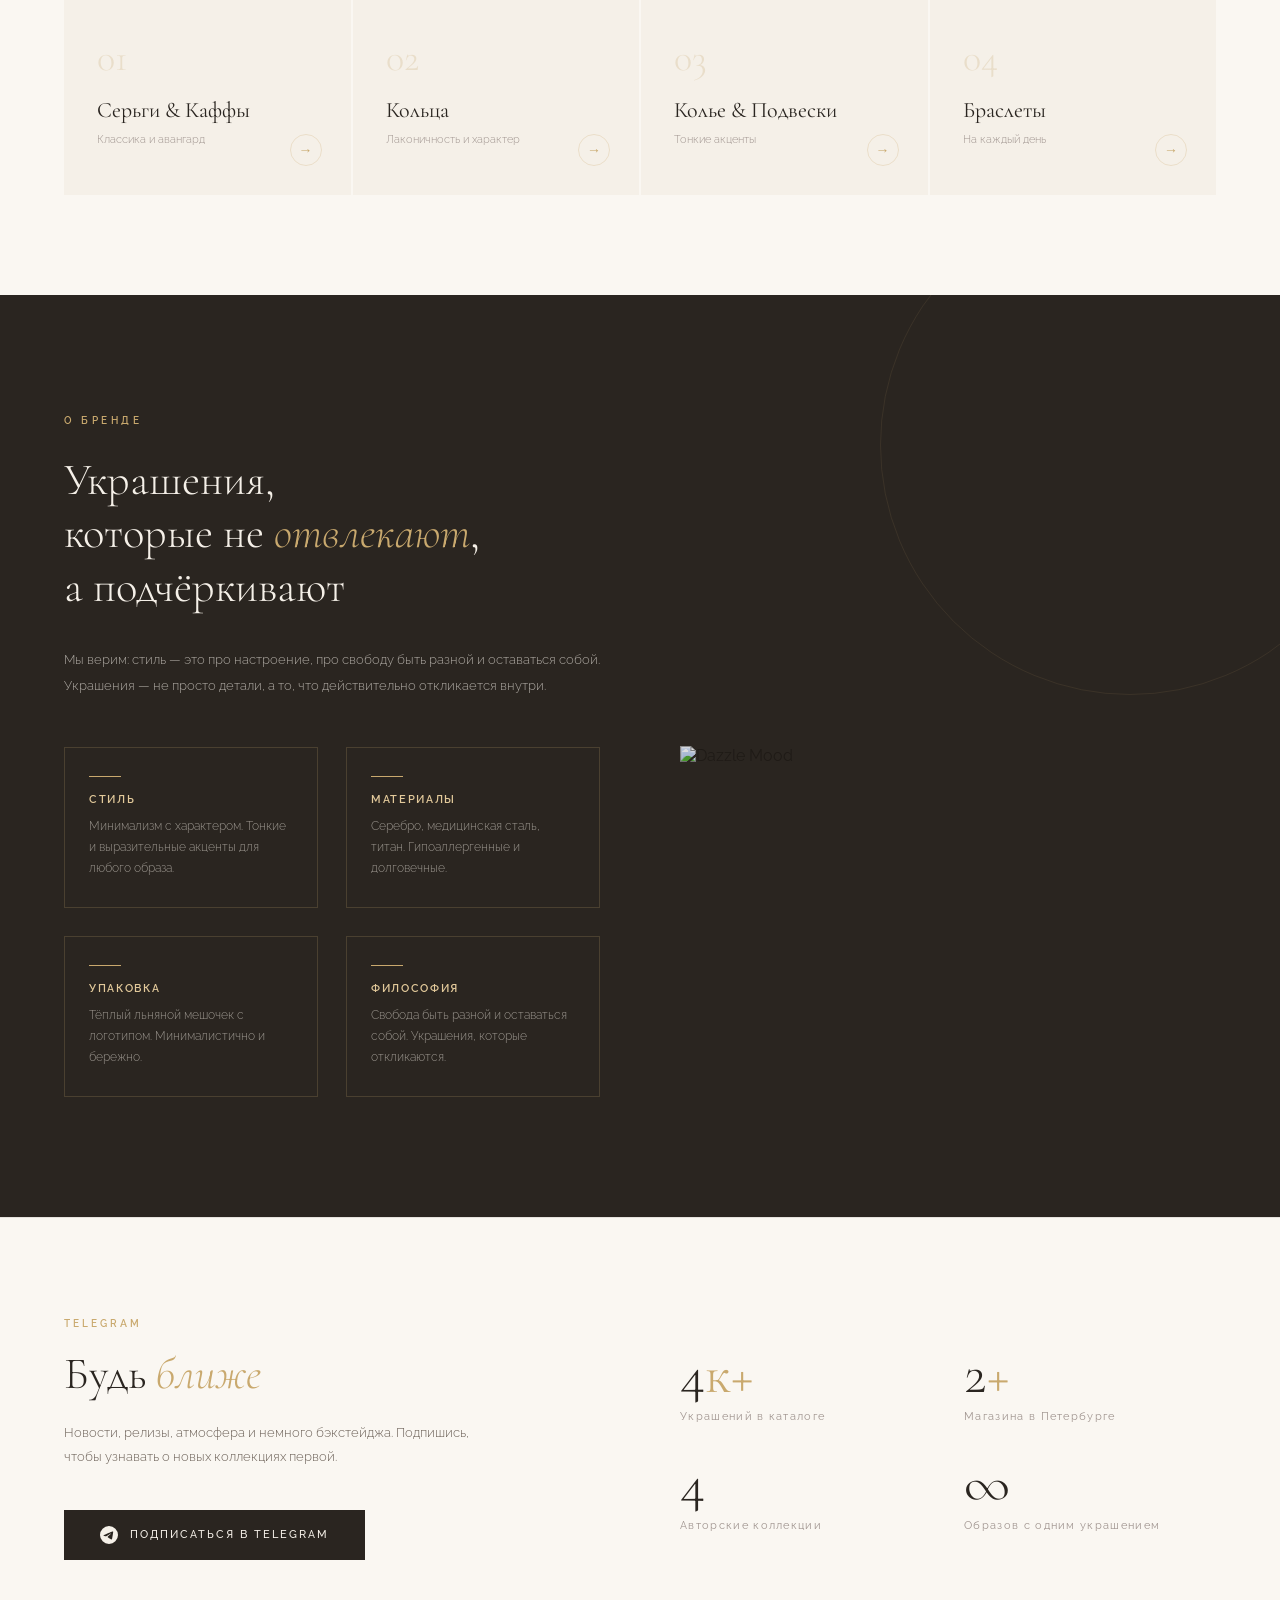
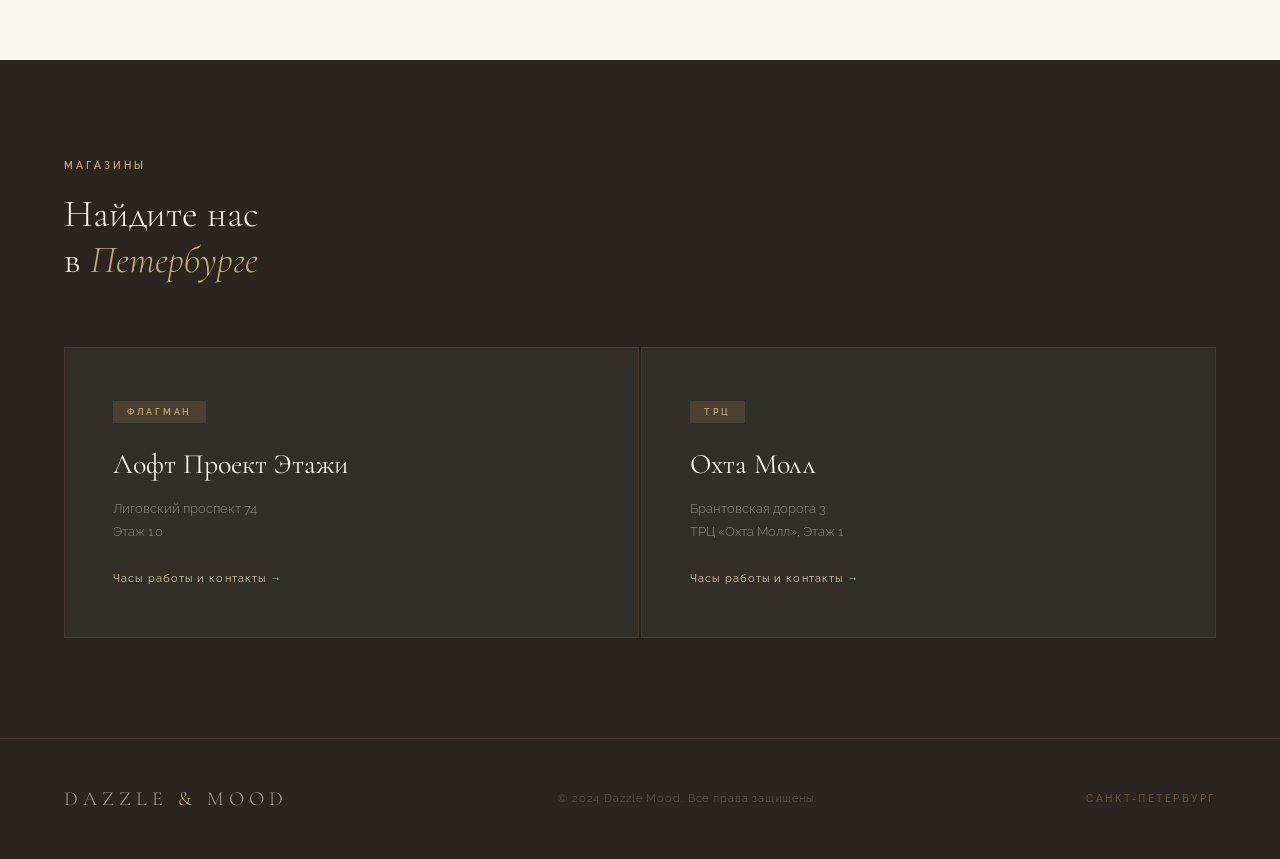
==== commit 4c730164: "fix: navbar always opaque, product card position" ====
--- a/index.html
+++ b/index.html
@@ -46,7 +46,7 @@
       pointer-events: none;
     }
     .hero-product-card {
-      position: absolute; bottom: 64px; left: -36px;
+      position: absolute; bottom: 64px; left: 24px;
       background: var(--warm-white);
       padding: 20px 28px; width: 220px;
       box-shadow: 0 24px 64px rgba(42,37,32,0.15);
--- a/shared.css
+++ b/shared.css
@@ -43,13 +43,13 @@
   position: fixed; top: 0; left: 0; right: 0; z-index: 100;
   padding: 24px 48px;
   display: flex; align-items: center; justify-content: space-between;
-  transition: background 0.4s, padding 0.4s, box-shadow 0.4s;
+  background: rgba(250,247,242,0.97);
+  backdrop-filter: blur(12px);
+  box-shadow: 0 1px 0 var(--border-soft);
+  transition: padding 0.4s;
 }
 nav.scrolled {
-  background: rgba(250,247,242,0.95);
-  backdrop-filter: blur(12px);
   padding: 16px 48px;
-  box-shadow: 0 1px 0 var(--border-soft);
 }
 .nav-logo { font-family: 'Cormorant Garamond', serif; font-size: 22px; font-weight: 300; letter-spacing: 0.25em; text-transform: uppercase; color: var(--charcoal); text-decoration: none; }
 .nav-logo span { color: var(--gold); }
